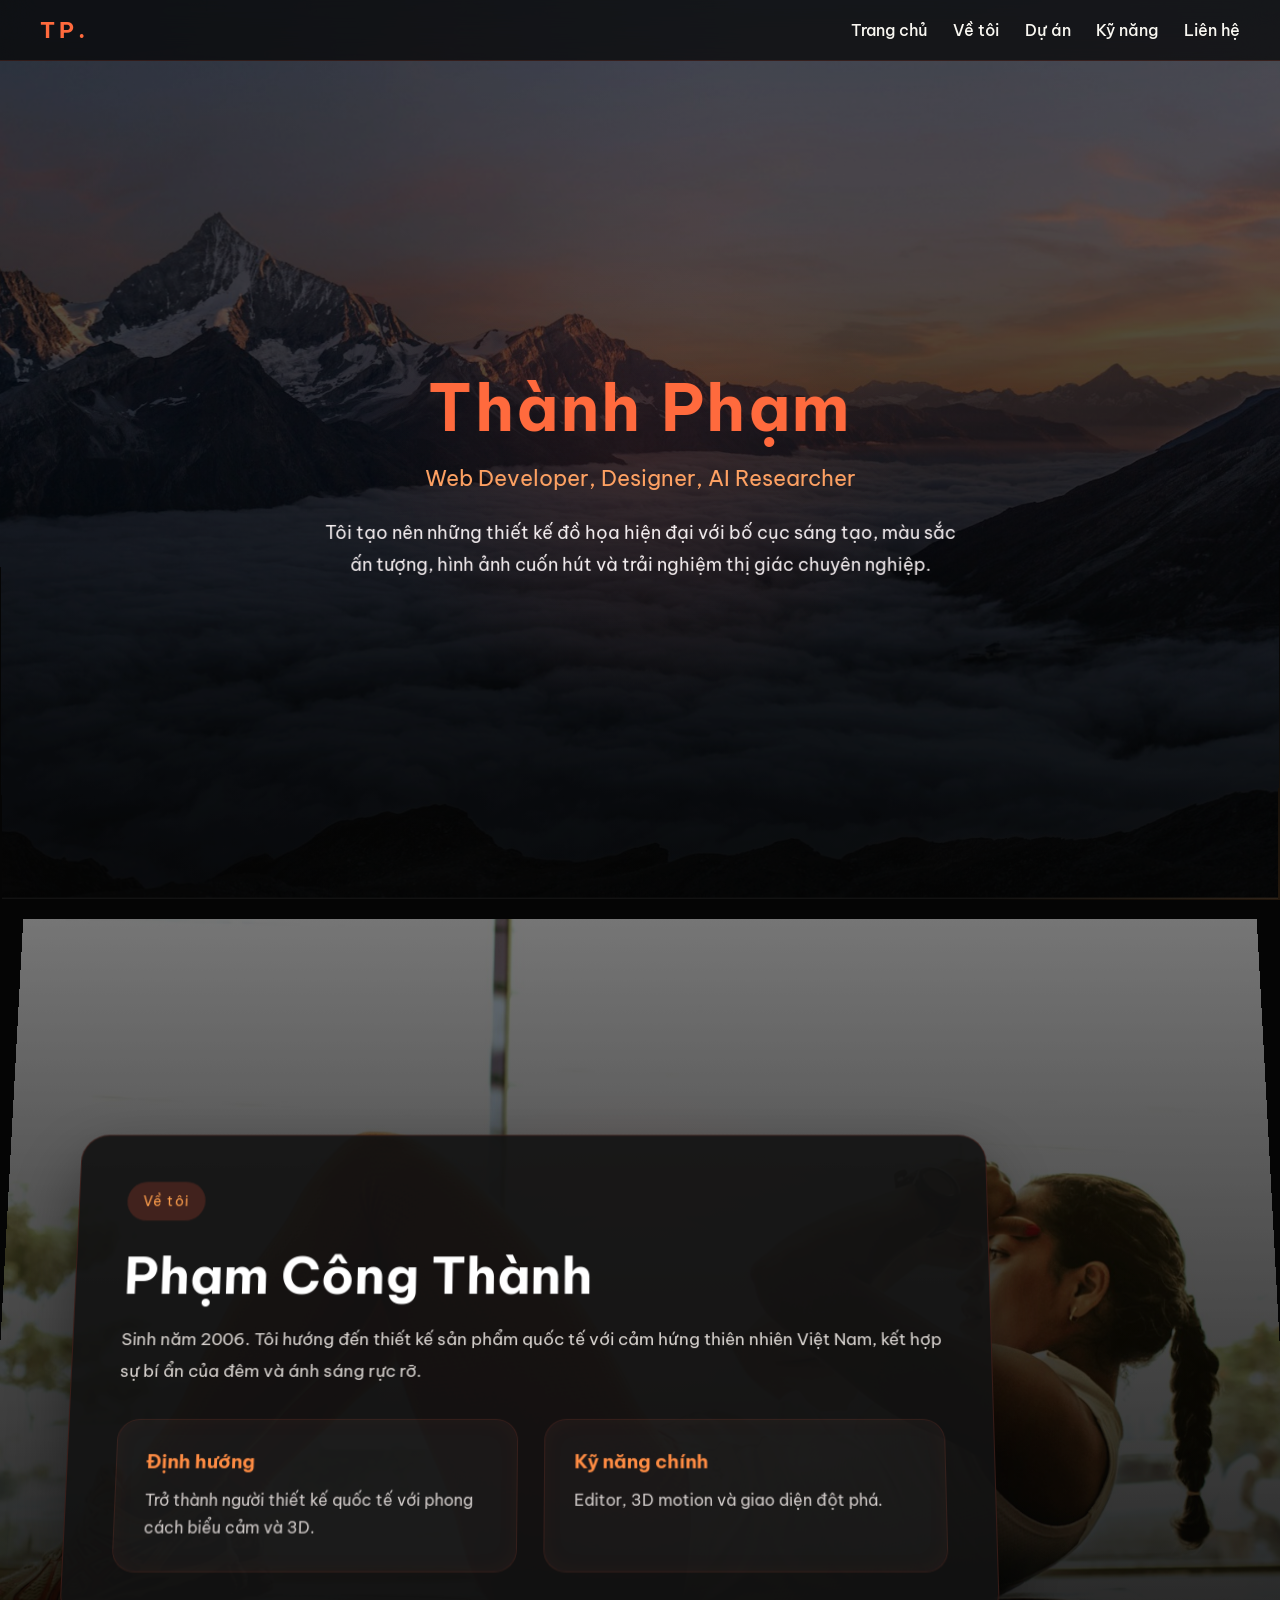
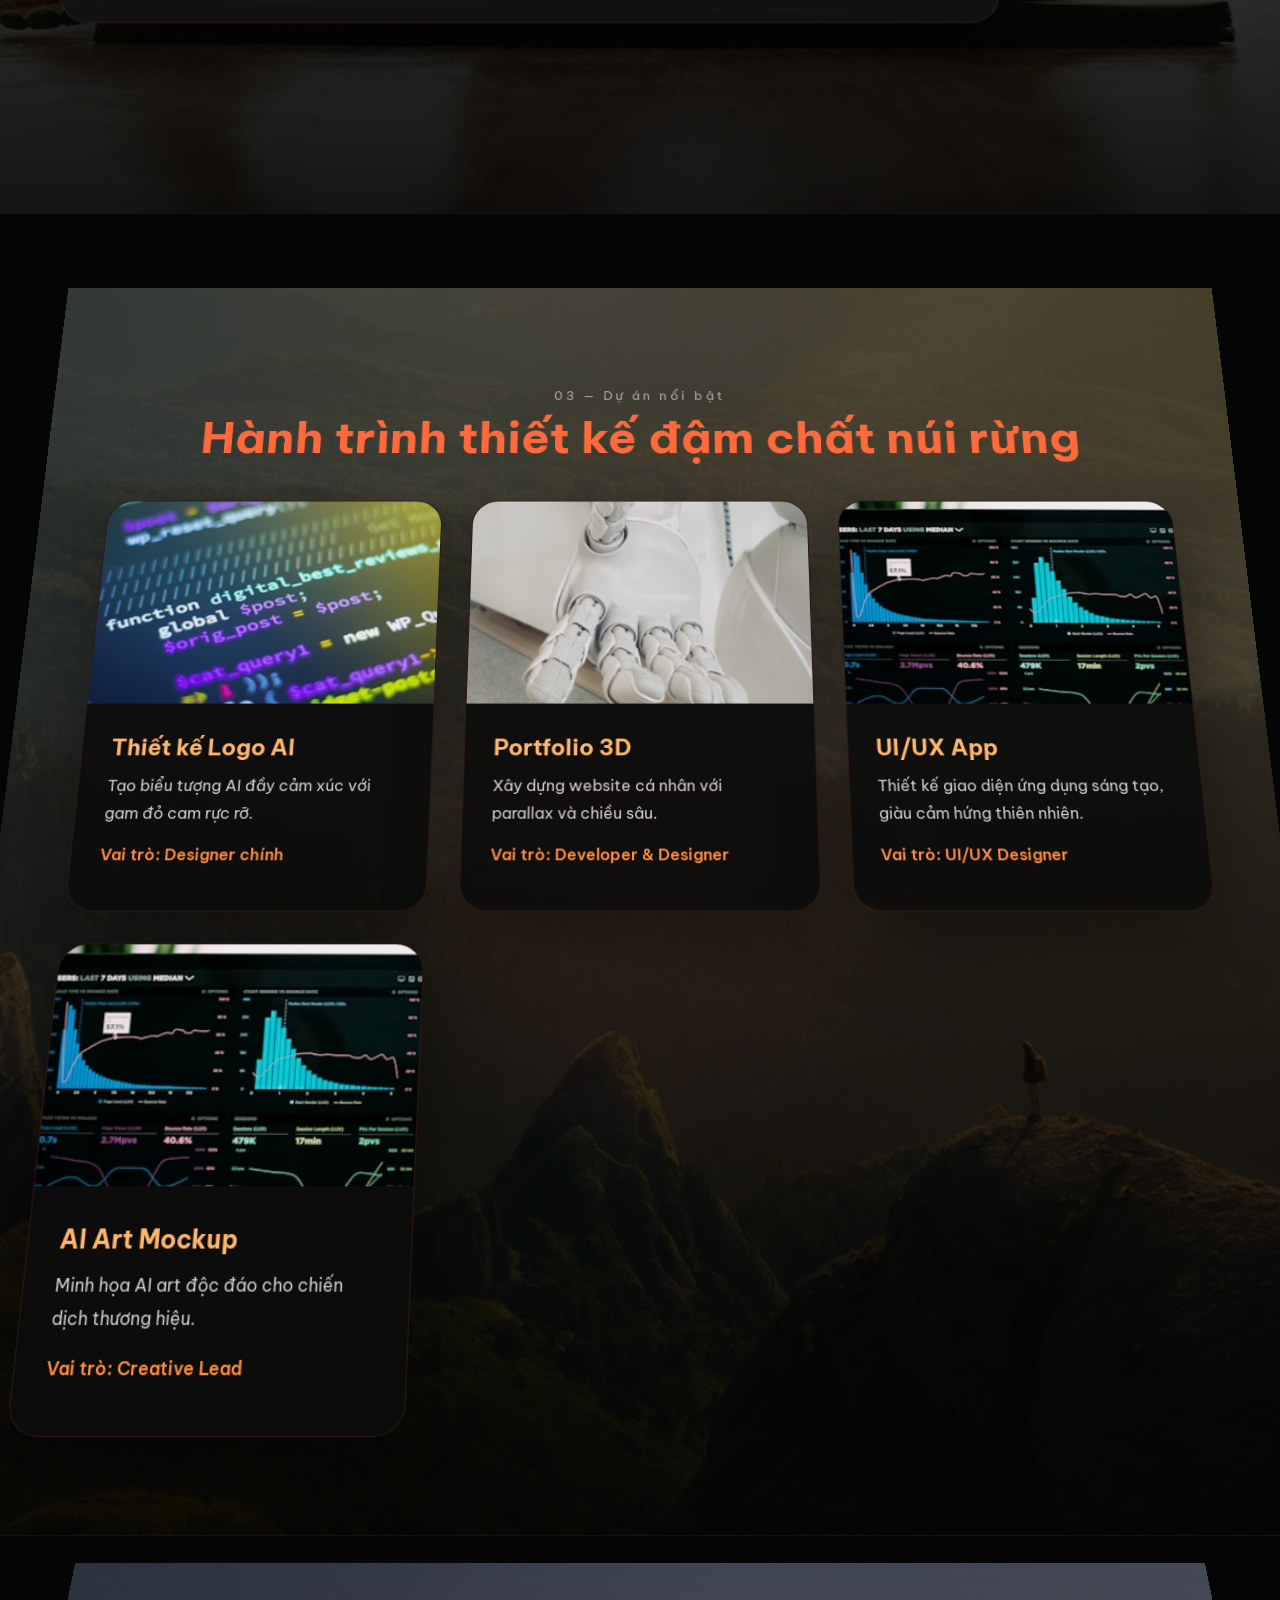
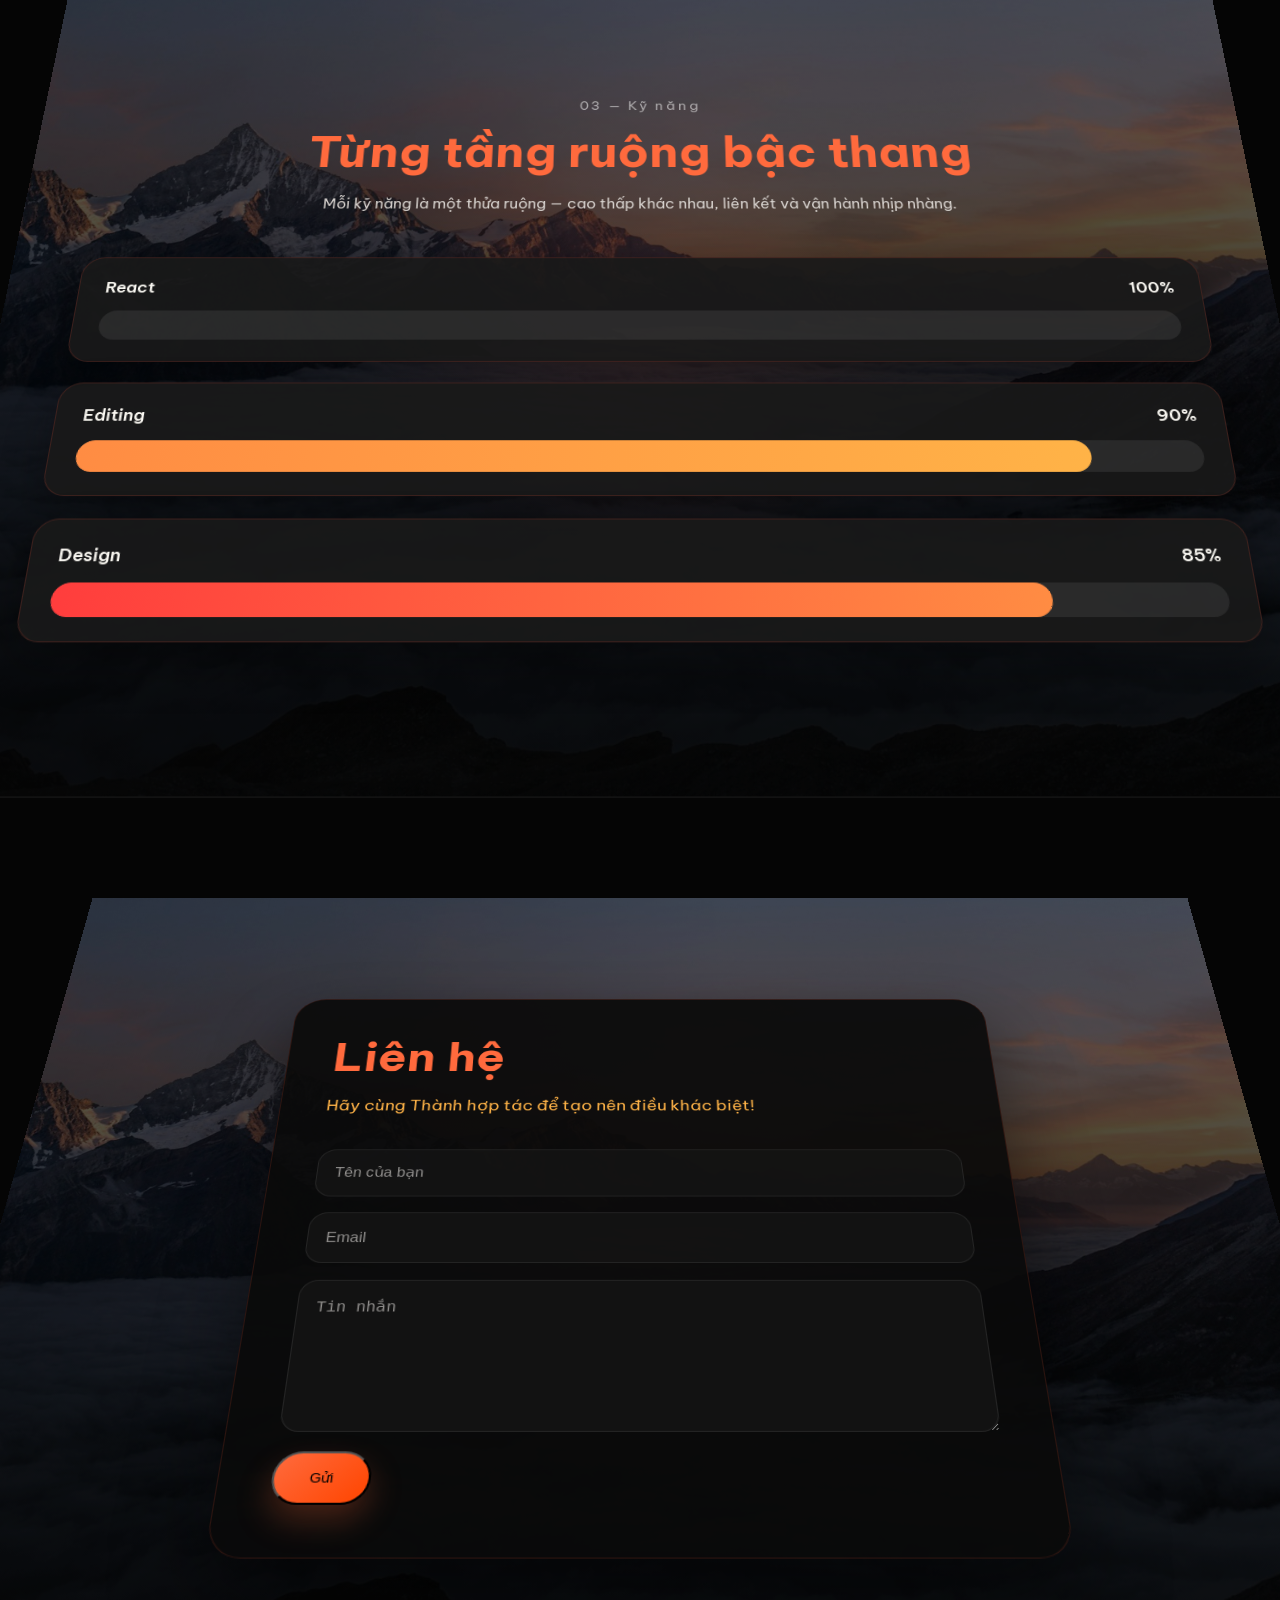
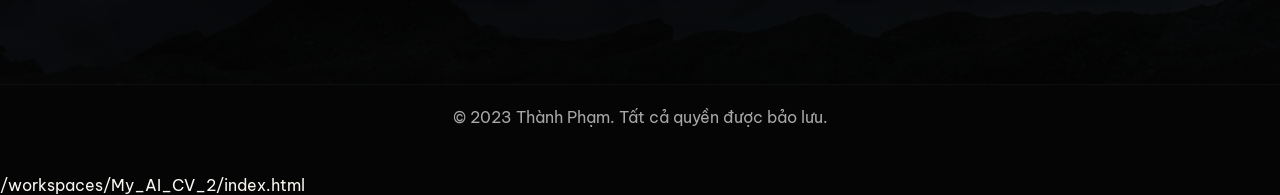
==== index.html @ 60a8585c "lần 1" ====
<!DOCTYPE html>
<html lang="vi">
<head>
    <meta charset="UTF-8">
    <meta name="viewport" content="width=device-width, initial-scale=1.0">
    <title>Thành Phạm - Portfolio</title>
    <link href="https://fonts.googleapis.com/css2?family=Be+Vietnam+Pro:wght@300;400;500;600;700&display=swap" rel="stylesheet">
    <link rel="stylesheet" href="style.css">
</head>
<body>
    <div class="snow" aria-hidden="true"></div>
    <header>
        <nav>
            <div class="logo">TP.</div>
            <ul>
                <li><a href="#hero">Trang chủ</a></li>
                <li><a href="#about">Về tôi</a></li>
                <li><a href="#projects">Dự án</a></li>
                <li><a href="#skills">Kỹ năng</a></li>
                <li><a href="#contact">Liên hệ</a></li>
            </ul>
        </nav>
    </header>

    <section id="hero" class="hero">
        <div class="parallax-bg" id="hero-bg"></div>
        <div class="hero-content">
            <h1>Thành Phạm</h1>
            <p class="role">Web Developer, Designer, AI Researcher</p>
            <p class="description">Tôi tạo nên những thiết kế đồ họa hiện đại với bố cục sáng tạo, màu sắc ấn tượng, hình ảnh cuốn hút và trải nghiệm thị giác chuyên nghiệp.</p>
        </div>
    </section>

    <section id="about" class="about">
        <div class="parallax-bg" id="about-bg"></div>
        <div class="container">
            <div class="about-content">
                <div class="badge">Về tôi</div>
                <h2>Phạm Công Thành</h2>
                <p class="about-text">Sinh năm 2006. Tôi hướng đến thiết kế sản phẩm quốc tế với cảm hứng thiên nhiên Việt Nam, kết hợp sự bí ẩn của đêm và ánh sáng rực rỡ.</p>
                <div class="about-grid">
                    <div class="about-item">
                        <h3>Định hướng</h3>
                        <p>Trở thành người thiết kế quốc tế với phong cách biểu cảm và 3D.</p>
                    </div>
                    <div class="about-item">
                        <h3>Kỹ năng chính</h3>
                        <p>Editor, 3D motion và giao diện đột phá.</p>
                    </div>
                </div>
            </div>
        </div>
    </section>

    <section id="projects" class="projects">
        <div class="parallax-bg" id="projects-bg"></div>
        <div class="container">
            <div class="section-header">
                <span>03 — Dự án nổi bật</span>
                <h2>Hành trình thiết kế đậm chất núi rừng</h2>
            </div>
            <div class="projects-grid">
                <div class="project-card">
                    <img src="assets/project1.jpg" alt="Dự án 1">
                    <div class="project-meta">
                        <h3>Thiết kế Logo AI</h3>
                        <p>Tạo biểu tượng AI đầy cảm xúc với gam đỏ cam rực rỡ.</p>
                        <p>Vai trò: Designer chính</p>
                    </div>
                </div>
                <div class="project-card">
                    <img src="assets/project2.jpg" alt="Dự án 2">
                    <div class="project-meta">
                        <h3>Portfolio 3D</h3>
                        <p>Xây dựng website cá nhân với parallax và chiều sâu.</p>
                        <p>Vai trò: Developer & Designer</p>
                    </div>
                </div>
                <div class="project-card">
                    <img src="assets/project3.jpg" alt="Dự án 3">
                    <div class="project-meta">
                        <h3>UI/UX App</h3>
                        <p>Thiết kế giao diện ứng dụng sáng tạo, giàu cảm hứng thiên nhiên.</p>
                        <p>Vai trò: UI/UX Designer</p>
                    </div>
                </div>
                <div class="project-card">
                    <img src="assets/project4.jpg" alt="Dự án 4">
                    <div class="project-meta">
                        <h3>AI Art Mockup</h3>
                        <p>Minh họa AI art độc đáo cho chiến dịch thương hiệu.</p>
                        <p>Vai trò: Creative Lead</p>
                    </div>
                </div>
            </div>
        </div>
    </section>

    <section id="skills" class="skills">
        <div class="parallax-bg" id="skills-bg"></div>
        <div class="container">
            <div class="skills-header">
                <span>03 — Kỹ năng</span>
                <h2>Từng tầng ruộng bậc thang</h2>
                <p>Mỗi kỹ năng là một thửa ruộng — cao thấp khác nhau, liên kết và vận hành nhịp nhàng.</p>
            </div>
            <div class="skills-grid">
                <div class="skill-tier">
                    <div class="skill-meta">
                        <span>React</span>
                        <span>100%</span>
                    </div>
                    <div class="skill-track">
                        <div class="skill-fill" style="--fill:100%"></div>
                    </div>
                </div>
                <div class="skill-tier">
                    <div class="skill-meta">
                        <span>Editing</span>
                        <span>90%</span>
                    </div>
                    <div class="skill-track">
                        <div class="skill-fill orange" style="--fill:90%"></div>
                    </div>
                </div>
                <div class="skill-tier">
                    <div class="skill-meta">
                        <span>Design</span>
                        <span>85%</span>
                    </div>
                    <div class="skill-track">
                        <div class="skill-fill red" style="--fill:85%"></div>
                    </div>
                </div>
            </div>
        </div>
    </section>

    <section id="contact" class="contact">
        <div class="parallax-bg" id="contact-bg"></div>
        <div class="container">
            <div class="contact-panel">
                <h2>Liên hệ</h2>
                <p class="cta">Hãy cùng Thành hợp tác để tạo nên điều khác biệt!</p>
                <form>
                    <input type="text" placeholder="Tên của bạn" required>
                    <input type="email" placeholder="Email" required>
                    <textarea placeholder="Tin nhắn" required></textarea>
                    <button type="submit" class="btn">Gửi</button>
                </form>
            </div>
        </div>
    </section>

    <footer>
        <p>&copy; 2023 Thành Phạm. Tất cả quyền được bảo lưu.</p>
    </footer>

    <script src="script.js"></script>
</body>
</html></content>
<parameter name="filePath">/workspaces/My_AI_CV_2/index.html
---- style.css ----
/* Reset and Base Styles */
* {
    margin: 0;
    padding: 0;
    box-sizing: border-box;
}

body {
    font-family: 'Be Vietnam Pro', sans-serif;
    color: #f9f7f1;
    background: #050505;
    overflow-x: hidden;
    min-height: 100vh;
}

::selection {
    background: rgba(255, 84, 55, 0.35);
}

body::before {
    content: '';
    position: fixed;
    inset: 0;
    background: radial-gradient(circle at top, rgba(255, 84, 55, 0.14), transparent 25%), radial-gradient(circle at bottom right, rgba(255, 159, 67, 0.12), transparent 20%);
    pointer-events: none;
    z-index: 0;
}

/* Header */
header {
    position: fixed;
    top: 0;
    width: 100%;
    z-index: 1000;
    padding: 1rem 2rem;
    display: flex;
    justify-content: center;
    backdrop-filter: blur(18px);
    background: rgba(5, 5, 5, 0.72);
    border-bottom: 1px solid rgba(255, 84, 55, 0.14);
}

nav {
    width: 100%;
    max-width: 1200px;
    display: flex;
    justify-content: space-between;
    align-items: center;
}

.logo {
    font-size: 1.4rem;
    font-weight: 700;
    letter-spacing: 0.18em;
    color: #ff6a3d;
}

nav ul {
    display: flex;
    gap: 1.6rem;
    list-style: none;
}

nav ul li a {
    text-decoration: none;
    color: #f9f7f1;
    font-weight: 500;
    transition: color 0.3s, transform 0.3s;
}

nav ul li a:hover {
    color: #ff6a3d;
    transform: translateY(-2px);
}

/* Parallax Backgrounds */
.parallax-bg {
    position: absolute;
    top: 0;
    left: 0;
    width: 100%;
    height: 100%;
    background-size: cover;
    background-position: center;
    background-attachment: fixed;
    z-index: -2;
    filter: brightness(0.7);
}

.parallax-bg::after {
    content: '';
    position: absolute;
    inset: 0;
    background: linear-gradient(180deg, rgba(5,5,5,0.35), rgba(5,5,5,0.9));
}

#hero-bg {
    background-image: url('assets/hero-bg.jpg');
}

#about-bg {
    background-image: url('assets/about-bg.jpg');
}

#projects-bg {
    background-image: url('assets/projects-bg.jpg');
}

#skills-bg {
    background-image: url('assets/skills-bg.jpg');
}

#contact-bg {
    background-image: url('assets/contact-bg.jpg');
}

section {
    position: relative;
    min-height: 100vh;
    display: flex;
    align-items: center;
    justify-content: center;
    padding: 8rem 0 5rem;
    overflow: hidden;
    border-bottom: 1px solid rgba(255,255,255,0.05);
}

section::before {
    content: '';
    position: absolute;
    inset: 0;
    background: radial-gradient(circle at center, rgba(255, 84, 55, 0.08), transparent 35%);
    pointer-events: none;
    z-index: -1;
}

.container {
    width: 100%;
    max-width: 1200px;
    padding: 0 2rem;
    position: relative;
    z-index: 2;
}

/* Snow effect overlay */
.snow {
    position: fixed;
    inset: 0;
    pointer-events: none;
    z-index: 999;
    opacity: 0.75;
}

.snowflake {
    position: absolute;
    top: -10px;
    background: rgba(255,255,255,0.85);
    width: 4px;
    height: 4px;
    border-radius: 50%;
    filter: blur(0.7px);
    animation: fall linear infinite;
}

/* Hero */
.hero {
    text-align: center;
    color: white;
}

.hero-content {
    position: relative;
    z-index: 2;
    max-width: 780px;
}

.hero h1 {
    font-size: clamp(3.2rem, 5vw, 5rem);
    margin-bottom: 1rem;
    letter-spacing: 0.04em;
    color: #ff6a3d;
    animation: float 4s ease-in-out infinite;
}

.role {
    font-size: 1.4rem;
    color: #ffa263;
    margin-bottom: 1.6rem;
}

.description {
    font-size: 1.1rem;
    max-width: 640px;
    margin: 0 auto;
    line-height: 1.8;
    color: #f3edef;
}

/* About */
.about-content {
    width: 100%;
    max-width: 920px;
    background: rgba(18, 18, 18, 0.92);
    border: 1px solid rgba(255,84,55,0.16);
    border-radius: 28px;
    padding: 3rem;
    box-shadow: 0 30px 70px rgba(0,0,0,0.45);
    transform: translateZ(20px) rotateX(3deg);
    transition: transform 0.45s ease;
}

.about-content:hover {
    transform: translateZ(25px) rotateX(0deg);
}

.badge {
    display: inline-flex;
    padding: 0.7rem 1rem;
    border-radius: 999px;
    background: rgba(255,84,55,0.18);
    color: #ff9f4c;
    font-size: 0.9rem;
    letter-spacing: 0.08em;
    margin-bottom: 1.5rem;
}

.about-content h2 {
    font-size: clamp(2.4rem, 4vw, 3.6rem);
    margin-bottom: 1rem;
    color: #ffffff;
}

.about-text {
    font-size: 1.05rem;
    line-height: 1.9;
    color: #d8d3cf;
    margin-bottom: 2rem;
}

.about-grid {
    display: grid;
    grid-template-columns: repeat(2, minmax(0, 1fr));
    gap: 1.6rem;
}

.about-item {
    background: rgba(255,255,255,0.03);
    border: 1px solid rgba(255,84,55,0.12);
    border-radius: 22px;
    padding: 1.8rem;
    box-shadow: inset 0 0 24px rgba(255,84,55,0.04);
    transition: transform 0.35s ease, border-color 0.35s ease;
}

.about-item:hover {
    transform: translateY(-6px);
    border-color: rgba(255,84,55,0.28);
}

.about-item h3 {
    margin-bottom: 0.8rem;
    color: #ff8c43;
}

.about-item p {
    color: #d1cbc9;
    line-height: 1.7;
}

/* Project Section */
.section-header {
    text-align: center;
    color: #fff;
    margin-bottom: 3rem;
}

.section-header span {
    display: block;
    font-size: 0.9rem;
    letter-spacing: 0.24em;
    color: rgba(255,255,255,0.55);
    margin-bottom: 1rem;
}

.section-header h2 {
    font-size: clamp(2.6rem, 4vw, 4rem);
    line-height: 1.05;
    color: #ff6a3d;
}

.projects-grid {
    display: grid;
    grid-template-columns: repeat(auto-fit, minmax(280px, 1fr));
    gap: 2rem;
}

.project-card {
    position: relative;
    overflow: hidden;
    border-radius: 28px;
    background: rgba(12, 12, 12, 0.92);
    border: 1px solid rgba(255,84,55,0.14);
    box-shadow: 0 28px 70px rgba(0,0,0,0.4);
    transform-style: preserve-3d;
    transition: transform 0.45s ease, box-shadow 0.45s ease;
}

.project-card:hover {
    transform: translateY(-14px) rotateX(4deg) rotateY(-2deg);
    box-shadow: 0 36px 90px rgba(0,0,0,0.5);
}

.project-card img {
    width: 100%;
    height: 230px;
    object-fit: cover;
    filter: brightness(0.95);
}

.project-meta {
    padding: 1.8rem;
}

.project-meta h3 {
    font-size: 1.45rem;
    margin-bottom: 0.8rem;
    color: #ffb66a;
}

.project-meta p {
    color: #d1cbc9;
    margin-bottom: 0.85rem;
    line-height: 1.8;
}

.project-meta p:last-child {
    color: #ff8c43;
    font-weight: 600;
}

/* Skills Section */
.skills-header {
    max-width: 800px;
    margin: 0 auto 3rem;
    text-align: center;
}

.skills-header span {
    display: block;
    margin-bottom: 1rem;
    color: rgba(255,255,255,0.55);
    letter-spacing: 0.18em;
    font-size: 0.95rem;
}

.skills-header h2 {
    font-size: clamp(2.6rem, 4vw, 4rem);
    color: #ff6a3d;
    margin-bottom: 1rem;
}

.skills-header p {
    color: #d8d3cf;
    max-width: 680px;
    margin: 0 auto;
    line-height: 1.8;
}

.skills-grid {
    display: grid;
    gap: 1.4rem;
}

.skill-tier {
    background: rgba(25,25,25,0.92);
    border: 1px solid rgba(255,84,55,0.16);
    border-radius: 22px;
    padding: 1.4rem 1.6rem;
    box-shadow: 0 18px 40px rgba(0,0,0,0.35);
    transition: transform 0.35s ease, border-color 0.35s ease;
}

.skill-tier:hover {
    transform: translateY(-8px);
    border-color: rgba(255,84,55,0.28);
}

.skill-meta {
    display: flex;
    justify-content: space-between;
    align-items: center;
    margin-bottom: 1rem;
    gap: 1rem;
}

.skill-meta span {
    font-size: 1.05rem;
    color: #f9f7f1;
    font-weight: 600;
}

.skill-track {
    width: 100%;
    height: 2rem;
    background: rgba(255,255,255,0.08);
    border-radius: 999px;
    overflow: hidden;
    position: relative;
}

.skill-fill {
    position: absolute;
    inset: 0;
    width: 0;
    background: linear-gradient(90deg, #ff6a3d, #ffb347);
    border-radius: 999px;
    transition: width 1.4s ease;
}

.skill-fill.orange {
    background: linear-gradient(90deg, #ff8c43, #ffb347);
}

.skill-fill.red {
    background: linear-gradient(90deg, #ff3d3d, #ff8c43);
}

/* Contact */
.contact-panel {
    width: 100%;
    max-width: 760px;
    margin: 0 auto;
    background: rgba(10,10,10,0.92);
    border: 1px solid rgba(255,84,55,0.14);
    border-radius: 32px;
    padding: 3rem;
    box-shadow: 0 32px 80px rgba(0,0,0,0.45);
}

.contact-panel h2 {
    font-size: clamp(2.4rem, 4vw, 3.5rem);
    margin-bottom: 1rem;
    color: #ff6a3d;
}

.contact-panel .cta {
    color: #ffb347;
    margin-bottom: 2.5rem;
    display: block;
    font-size: 1.15rem;
    line-height: 1.8;
}

form {
    display: grid;
    gap: 1.2rem;
}

form input,
form textarea {
    width: 100%;
    padding: 1.2rem 1.1rem;
    border-radius: 18px;
    border: 1px solid rgba(255,255,255,0.08);
    background: rgba(20,20,20,0.92);
    color: #f7f4f0;
    font-size: 1rem;
}

form input::placeholder,
form textarea::placeholder {
    color: rgba(247,244,240,0.55);
}

form textarea {
    min-height: 160px;
    resize: vertical;
}

.btn {
    width: fit-content;
    padding: 1rem 2rem;
    border-radius: 999px;
    background: linear-gradient(135deg, #ff6a3d, #ff4500);
    box-shadow: 0 14px 30px rgba(255,105,54,0.25);
}

.btn:hover {
    background: linear-gradient(135deg, #ff8243, #ff3d3d);
}

footer {
    padding: 2rem 0 3rem;
    text-align: center;
    color: rgba(255,255,255,0.65);
    position: relative;
    z-index: 2;
}

/* Animations */
@keyframes float {
    0%, 100% { transform: translateY(0px); }
    50% { transform: translateY(-10px); }
}

@keyframes fall {
    0% { transform: translateY(-20px) translateX(0); opacity: 0.8; }
    100% { transform: translateY(110vh) translateX(30px); opacity: 0.1; }
}

/* Responsive */
@media (max-width: 900px) {
    .about-grid {
        grid-template-columns: 1fr;
    }

    nav ul {
        flex-wrap: wrap;
        justify-content: center;
    }

    section {
        padding-top: 7rem;
    }
}

@media (max-width: 680px) {
    header {
        padding: 1rem 1rem;
    }

    .hero h1 {
        font-size: 2.7rem;
    }

    .hero .description,
    .about-text,
    .skills-header p,
    .project-meta p {
        font-size: 0.97rem;
    }

    .projects-grid,
    .skills-grid {
        gap: 1rem;
    }

    .project-card,
    .skill-tier,
    .contact-panel,
    .about-content {
        border-radius: 24px;
    }
}
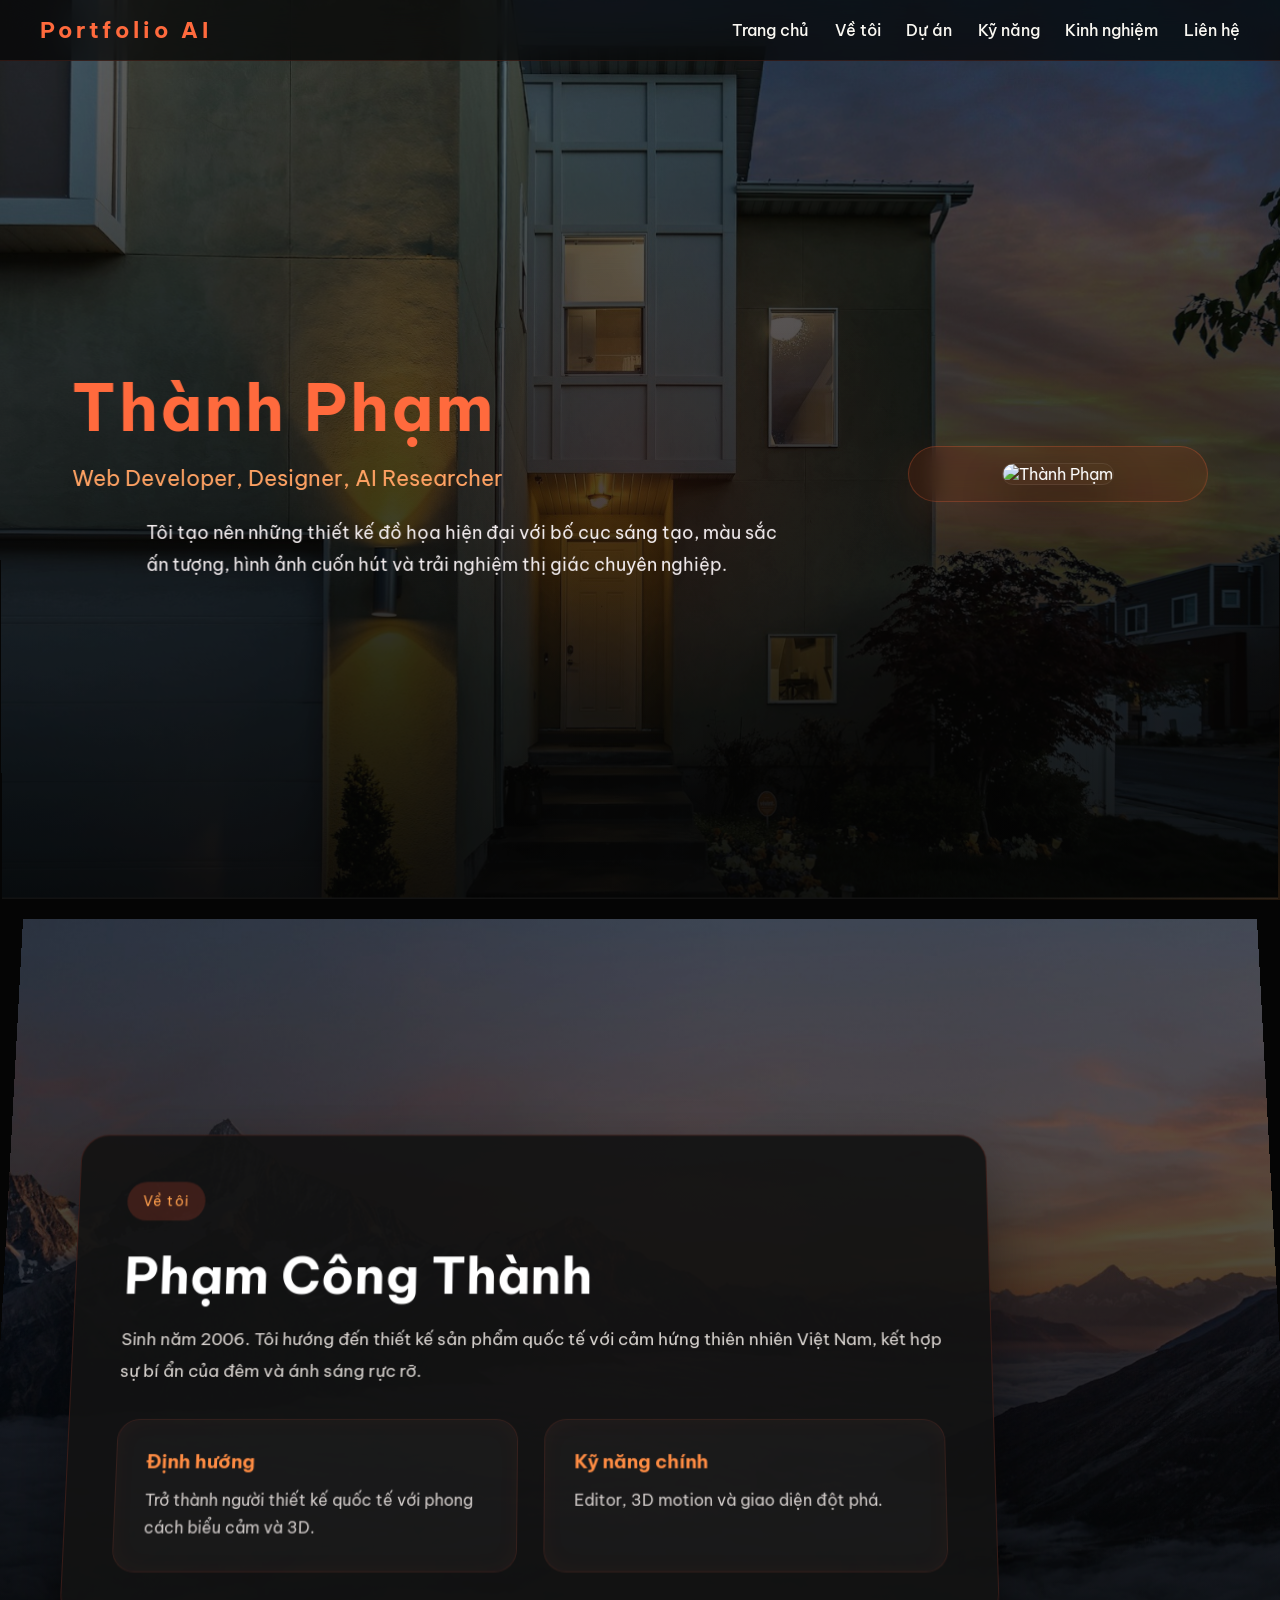
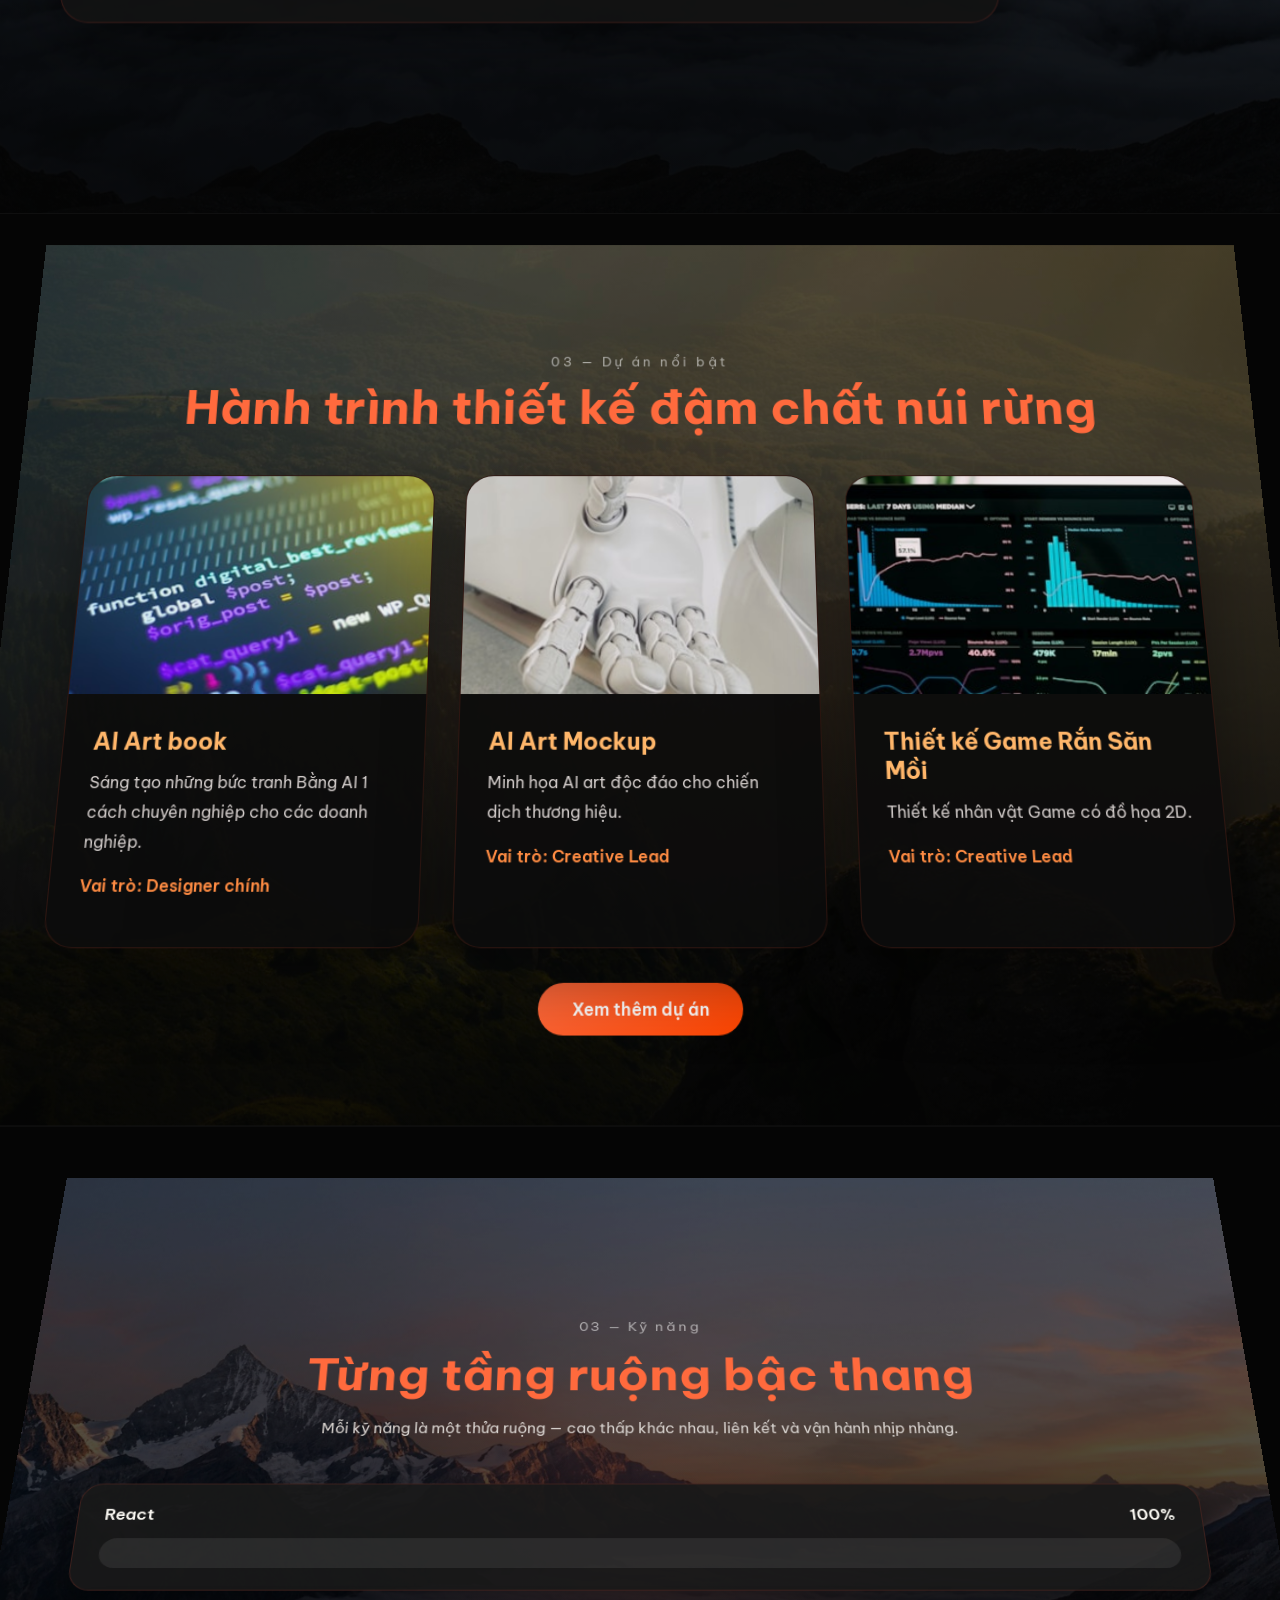
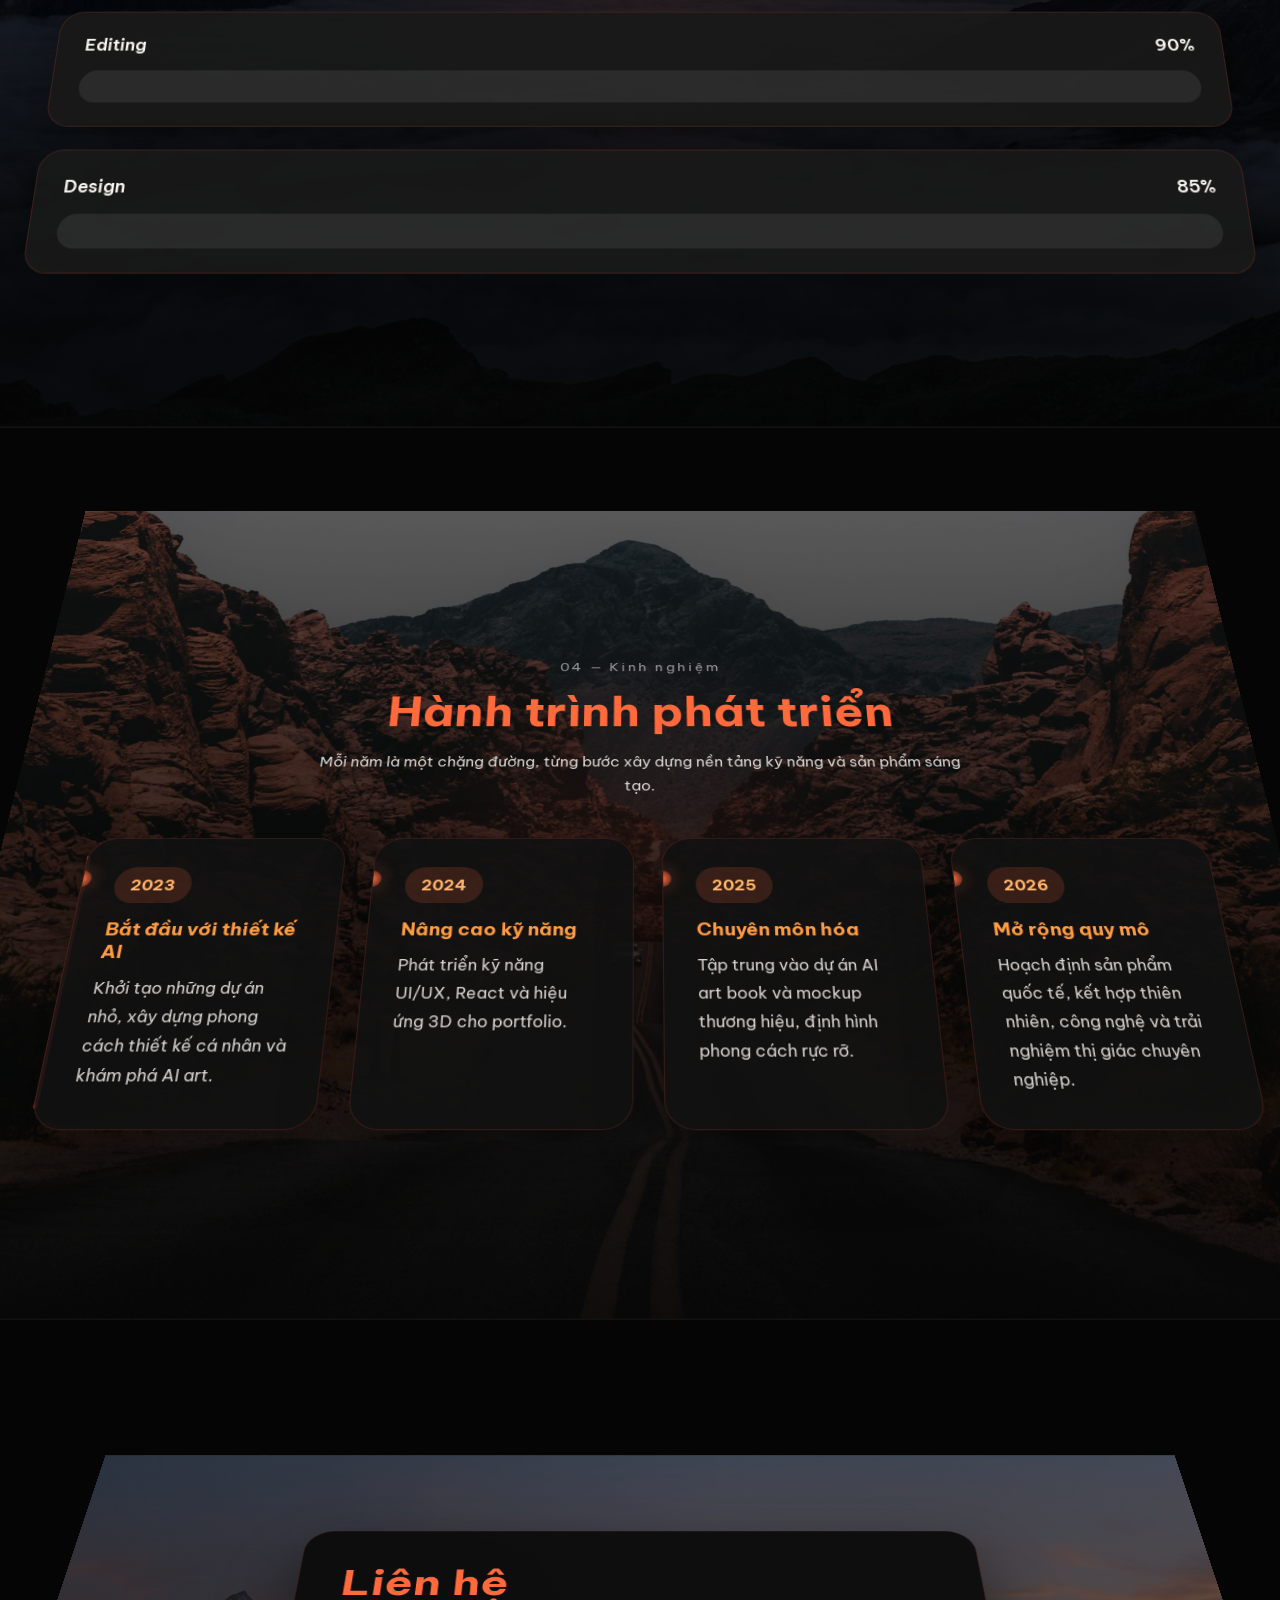
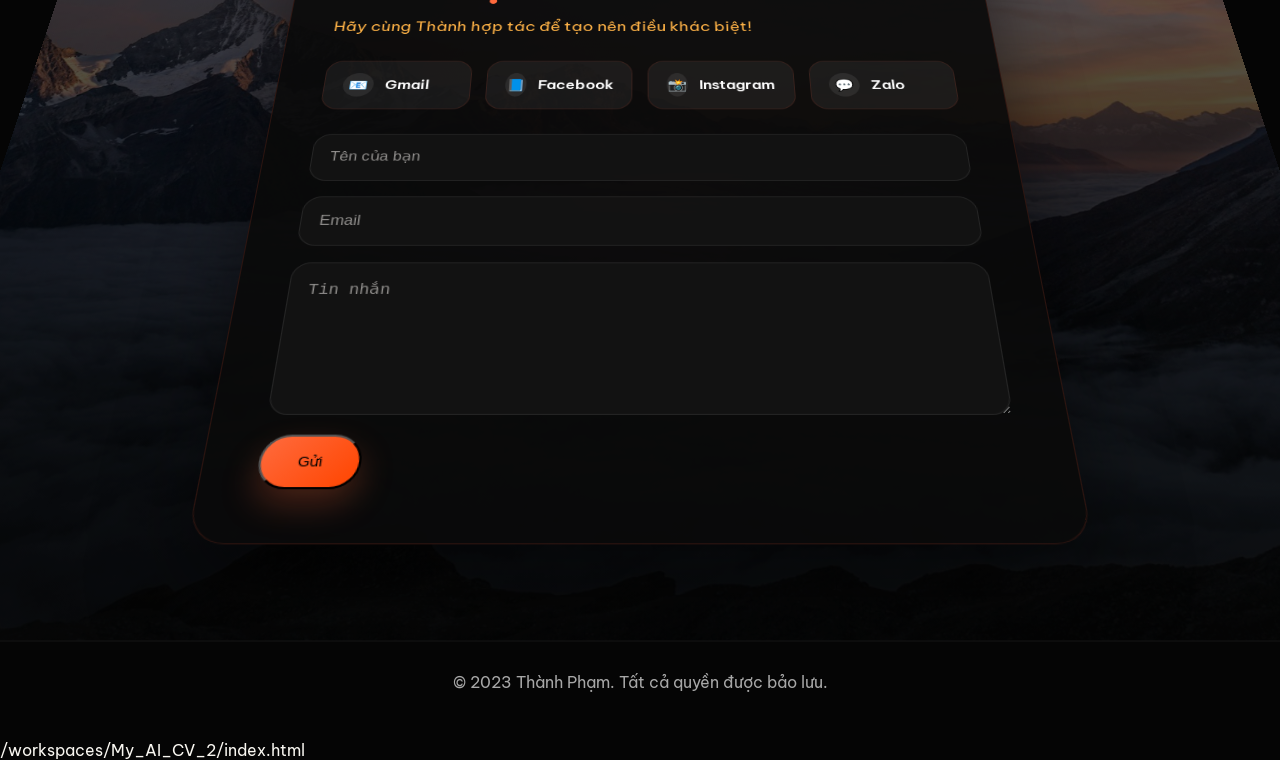
==== commit 9aa2cdce: "lần 2" ====
--- a/index.html
+++ b/index.html
@@ -11,12 +11,13 @@
     <div class="snow" aria-hidden="true"></div>
     <header>
         <nav>
-            <div class="logo">TP.</div>
+            <div class="logo">Portfolio AI</div>
             <ul>
                 <li><a href="#hero">Trang chủ</a></li>
                 <li><a href="#about">Về tôi</a></li>
                 <li><a href="#projects">Dự án</a></li>
                 <li><a href="#skills">Kỹ năng</a></li>
+                <li><a href="#experience">Kinh nghiệm</a></li>
                 <li><a href="#contact">Liên hệ</a></li>
             </ul>
         </nav>
@@ -24,10 +25,19 @@
 
     <section id="hero" class="hero">
         <div class="parallax-bg" id="hero-bg"></div>
-        <div class="hero-content">
-            <h1>Thành Phạm</h1>
-            <p class="role">Web Developer, Designer, AI Researcher</p>
-            <p class="description">Tôi tạo nên những thiết kế đồ họa hiện đại với bố cục sáng tạo, màu sắc ấn tượng, hình ảnh cuốn hút và trải nghiệm thị giác chuyên nghiệp.</p>
+        <div class="container">
+            <div class="hero-content">
+                <div class="hero-text">
+                    <h1>Thành Phạm</h1>
+                    <p class="role">Web Developer, Designer, AI Researcher</p>
+                    <p class="description">Tôi tạo nên những thiết kế đồ họa hiện đại với bố cục sáng tạo, màu sắc ấn tượng, hình ảnh cuốn hút và trải nghiệm thị giác chuyên nghiệp.</p>
+                </div>
+                <div class="hero-image">
+                    <div class="hero-card">
+                        <img src="assets/avatar.jpg" alt="Thành Phạm">
+                    </div>
+                </div>
+            </div>
         </div>
     </section>
 
@@ -61,37 +71,32 @@
             </div>
             <div class="projects-grid">
                 <div class="project-card">
-                    <img src="assets/project1.jpg" alt="Dự án 1">
+                    <img src="assets/project1.jpg" alt="AI Art book">
                     <div class="project-meta">
-                        <h3>Thiết kế Logo AI</h3>
-                        <p>Tạo biểu tượng AI đầy cảm xúc với gam đỏ cam rực rỡ.</p>
+                        <h3>AI Art book</h3>
+                        <p>Sáng tạo những bức tranh Bằng AI 1 cách chuyên nghiệp cho các doanh nghiệp.</p>
                         <p>Vai trò: Designer chính</p>
                     </div>
                 </div>
                 <div class="project-card">
-                    <img src="assets/project2.jpg" alt="Dự án 2">
-                    <div class="project-meta">
-                        <h3>Portfolio 3D</h3>
-                        <p>Xây dựng website cá nhân với parallax và chiều sâu.</p>
-                        <p>Vai trò: Developer & Designer</p>
-                    </div>
-                </div>
-                <div class="project-card">
-                    <img src="assets/project3.jpg" alt="Dự án 3">
-                    <div class="project-meta">
-                        <h3>UI/UX App</h3>
-                        <p>Thiết kế giao diện ứng dụng sáng tạo, giàu cảm hứng thiên nhiên.</p>
-                        <p>Vai trò: UI/UX Designer</p>
-                    </div>
-                </div>
-                <div class="project-card">
-                    <img src="assets/project4.jpg" alt="Dự án 4">
+                    <img src="assets/project2.jpg" alt="AI Art Mockup">
                     <div class="project-meta">
                         <h3>AI Art Mockup</h3>
                         <p>Minh họa AI art độc đáo cho chiến dịch thương hiệu.</p>
                         <p>Vai trò: Creative Lead</p>
                     </div>
                 </div>
+                <div class="project-card">
+                    <img src="assets/project3.jpg" alt="Thiết kế Game Rắn Săn Mồi">
+                    <div class="project-meta">
+                        <h3>Thiết kế Game Rắn Săn Mồi</h3>
+                        <p>Thiết kế nhân vật Game có đồ họa 2D.</p>
+                        <p>Vai trò: Creative Lead</p>
+                    </div>
+                </div>
+            </div>
+            <div class="projects-footer">
+                <a href="#" class="view-more">Xem thêm dự án</a>
             </div>
         </div>
     </section>
@@ -136,12 +141,63 @@
         </div>
     </section>
 
+    <section id="experience" class="experience">
+        <div class="parallax-bg" id="experience-bg"></div>
+        <div class="container">
+            <div class="skills-header">
+                <span>04 — Kinh nghiệm</span>
+                <h2>Hành trình phát triển</h2>
+                <p>Mỗi năm là một chặng đường, từng bước xây dựng nền tảng kỹ năng và sản phẩm sáng tạo.</p>
+            </div>
+            <div class="timeline-grid">
+                <div class="timeline-card">
+                    <div class="timeline-year">2023</div>
+                    <h3>Bắt đầu với thiết kế AI</h3>
+                    <p>Khởi tạo những dự án nhỏ, xây dựng phong cách thiết kế cá nhân và khám phá AI art.</p>
+                </div>
+                <div class="timeline-card">
+                    <div class="timeline-year">2024</div>
+                    <h3>Nâng cao kỹ năng</h3>
+                    <p>Phát triển kỹ năng UI/UX, React và hiệu ứng 3D cho portfolio.</p>
+                </div>
+                <div class="timeline-card">
+                    <div class="timeline-year">2025</div>
+                    <h3>Chuyên môn hóa</h3>
+                    <p>Tập trung vào dự án AI art book và mockup thương hiệu, định hình phong cách rực rỡ.</p>
+                </div>
+                <div class="timeline-card">
+                    <div class="timeline-year">2026</div>
+                    <h3>Mở rộng quy mô</h3>
+                    <p>Hoạch định sản phẩm quốc tế, kết hợp thiên nhiên, công nghệ và trải nghiệm thị giác chuyên nghiệp.</p>
+                </div>
+            </div>
+        </div>
+    </section>
+
     <section id="contact" class="contact">
         <div class="parallax-bg" id="contact-bg"></div>
         <div class="container">
             <div class="contact-panel">
                 <h2>Liên hệ</h2>
                 <p class="cta">Hãy cùng Thành hợp tác để tạo nên điều khác biệt!</p>
+                <div class="contact-social">
+                    <a href="mailto:phamcongthanh190502006@gmail.com" class="social-link" aria-label="Gmail">
+                        <span class="icon">📧</span>
+                        <span class="sr-only">Gmail</span>
+                    </a>
+                    <a href="https://www.facebook.com/thanh.pham.258918" class="social-link" aria-label="Facebook">
+                        <span class="icon">📘</span>
+                        <span class="sr-only">Facebook</span>
+                    </a>
+                    <a href="#" class="social-link" aria-label="Instagram">
+                        <span class="icon">📸</span>
+                        <span class="sr-only">Instagram</span>
+                    </a>
+                    <a href="#" class="social-link" aria-label="Zalo">
+                        <span class="icon">💬</span>
+                        <span class="sr-only">Zalo</span>
+                    </a>
+                </div>
                 <form>
                     <input type="text" placeholder="Tên của bạn" required>
                     <input type="email" placeholder="Email" required>
--- a/style.css
+++ b/style.css
@@ -108,6 +108,10 @@
 
 #skills-bg {
     background-image: url('assets/skills-bg.jpg');
+}
+
+#experience-bg {
+    background-image: url('assets/experience-bg.jpg');
 }
 
 #contact-bg {
@@ -171,7 +175,16 @@
 .hero-content {
     position: relative;
     z-index: 2;
-    max-width: 780px;
+    max-width: 1200px;
+    margin: 0 auto;
+    display: grid;
+    grid-template-columns: 1fr 300px;
+    gap: 3rem;
+    align-items: center;
+}
+
+.hero-text {
+    text-align: left;
 }
 
 .hero h1 {
@@ -194,6 +207,45 @@
     margin: 0 auto;
     line-height: 1.8;
     color: #f3edef;
+}
+
+.hero-image {
+    display: flex;
+    justify-content: center;
+    align-items: center;
+}
+
+.hero-card {
+    width: 100%;
+    max-width: 320px;
+    background: rgba(255, 69, 0, 0.12);
+    border: 1px solid rgba(255, 106, 61, 0.25);
+    border-radius: 30px;
+    padding: 1rem;
+    box-shadow: 0 20px 50px rgba(255, 106, 61, 0.12);
+    backdrop-filter: blur(10px);
+    transition: transform 0.35s ease, box-shadow 0.35s ease;
+}
+
+.hero-card:hover {
+    transform: translateY(-6px);
+    box-shadow: 0 28px 70px rgba(255, 106, 61, 0.2), 0 0 40px rgba(255, 159, 67, 0.2);
+}
+
+.hero-card span {
+    display: inline-block;
+    margin-bottom: 1rem;
+    color: #ffb87d;
+    letter-spacing: 0.12em;
+    font-size: 0.85rem;
+}
+
+.hero-card img {
+    width: 100%;
+    height: auto;
+    border-radius: 24px;
+    box-shadow: 0 20px 40px rgba(0,0,0,0.4);
+    border: 1px solid rgba(255,255,255,0.08);
 }
 
 /* About */
@@ -255,6 +307,7 @@
 .about-item:hover {
     transform: translateY(-6px);
     border-color: rgba(255,84,55,0.28);
+    box-shadow: 0 0 30px rgba(255,106,61,0.4), 0 0 60px rgba(255,159,67,0.2);
 }
 
 .about-item h3 {
@@ -272,6 +325,27 @@
     text-align: center;
     color: #fff;
     margin-bottom: 3rem;
+}
+
+.projects-footer {
+    margin-top: 2rem;
+    display: flex;
+    justify-content: center;
+}
+
+.view-more {
+    padding: 0.9rem 2rem;
+    border-radius: 999px;
+    color: #fff;
+    background: linear-gradient(135deg, #ff6a3d, #ff4500);
+    text-decoration: none;
+    font-weight: 600;
+    transition: transform 0.3s ease, box-shadow 0.3s ease;
+}
+
+.view-more:hover {
+    transform: translateY(-3px);
+    box-shadow: 0 16px 30px rgba(255, 105, 54, 0.25);
 }
 
 .section-header span {
@@ -307,7 +381,7 @@
 
 .project-card:hover {
     transform: translateY(-14px) rotateX(4deg) rotateY(-2deg);
-    box-shadow: 0 36px 90px rgba(0,0,0,0.5);
+    box-shadow: 0 36px 90px rgba(0,0,0,0.5), 0 0 40px rgba(255,106,61,0.3), 0 0 80px rgba(255,159,67,0.15);
 }
 
 .project-card img {
@@ -372,6 +446,7 @@
 }
 
 .skill-tier {
+    position: relative;
     background: rgba(25,25,25,0.92);
     border: 1px solid rgba(255,84,55,0.16);
     border-radius: 22px;
@@ -383,6 +458,17 @@
 .skill-tier:hover {
     transform: translateY(-8px);
     border-color: rgba(255,84,55,0.28);
+    box-shadow: 0 0 25px rgba(255,106,61,0.35), 0 0 50px rgba(255,159,67,0.2);
+    background: linear-gradient(180deg, rgba(255, 84, 55, 0.15), rgba(255, 159, 67, 0.1));
+}
+
+.skill-tier:hover::after {
+    content: '';
+    position: absolute;
+    inset: 0;
+    border-radius: 22px;
+    background: linear-gradient(135deg, rgba(255, 84, 55, 0.18), rgba(255, 159, 67, 0.08));
+    pointer-events: none;
 }
 
 .skill-meta {
@@ -425,6 +511,80 @@
     background: linear-gradient(90deg, #ff3d3d, #ff8c43);
 }
 
+/* Experience */
+.experience {
+    position: relative;
+}
+
+.timeline-grid {
+    display: grid;
+    grid-template-columns: repeat(auto-fit, minmax(240px, 1fr));
+    gap: 1.8rem;
+    position: relative;
+    padding-left: 1rem;
+}
+
+.timeline-grid::before {
+    content: '';
+    position: absolute;
+    top: 20px;
+    left: 16px;
+    width: 4px;
+    height: calc(100% - 40px);
+    background: linear-gradient(180deg, #ff6a3d, #ff3d3d);
+    border-radius: 999px;
+    opacity: 0.8;
+}
+
+.timeline-card {
+    position: relative;
+    background: rgba(18,18,18,0.92);
+    border: 1px solid rgba(255,84,55,0.16);
+    border-radius: 28px;
+    padding: 2rem;
+    box-shadow: 0 24px 60px rgba(0,0,0,0.35);
+    overflow: hidden;
+    transition: transform 0.35s ease, box-shadow 0.35s ease;
+}
+
+.timeline-card:hover {
+    transform: translateY(-10px);
+    box-shadow: 0 28px 80px rgba(255,106,61,0.28), 0 0 50px rgba(255,159,67,0.15);
+    background: rgba(255,84,55,0.08);
+}
+
+.timeline-card::after {
+    content: '';
+    position: absolute;
+    left: -10px;
+    top: 36px;
+    width: 18px;
+    height: 18px;
+    background: radial-gradient(circle, #ff6a3d 0%, rgba(255,106,61,0.4) 70%);
+    border-radius: 50%;
+    box-shadow: 0 0 18px rgba(255,106,61,0.35);
+}
+
+.timeline-year {
+    display: inline-flex;
+    padding: 0.6rem 1rem;
+    border-radius: 999px;
+    background: rgba(255,106,61,0.16);
+    color: #ffb56d;
+    font-weight: 700;
+    margin-bottom: 1rem;
+}
+
+.timeline-card h3 {
+    margin-bottom: 0.8rem;
+    color: #ff9c41;
+}
+
+.timeline-card p {
+    color: #d7d2ce;
+    line-height: 1.8;
+}
+
 /* Contact */
 .contact-panel {
     width: 100%;
@@ -445,10 +605,47 @@
 
 .contact-panel .cta {
     color: #ffb347;
-    margin-bottom: 2.5rem;
+    margin-bottom: 2rem;
     display: block;
     font-size: 1.15rem;
     line-height: 1.8;
+}
+
+.contact-social {
+    display: grid;
+    grid-template-columns: repeat(4, minmax(0, 1fr));
+    gap: 1rem;
+    margin-bottom: 2rem;
+}
+
+.social-link {
+    display: inline-flex;
+    align-items: center;
+    gap: 0.75rem;
+    padding: 1rem 1.2rem;
+    border-radius: 18px;
+    background: rgba(255,255,255,0.06);
+    border: 1px solid rgba(255,84,55,0.12);
+    color: #fff;
+    text-decoration: none;
+    font-weight: 600;
+    transition: transform 0.3s ease, background 0.3s ease, box-shadow 0.3s ease;
+}
+
+.social-link:hover {
+    transform: translateY(-4px);
+    background: linear-gradient(135deg, rgba(255,106,61,0.2), rgba(255,84,55,0.14));
+    box-shadow: 0 22px 40px rgba(255,84,55,0.18);
+}
+
+.social-link .icon {
+    display: inline-flex;
+    align-items: center;
+    justify-content: center;
+    width: 2rem;
+    height: 2rem;
+    border-radius: 50%;
+    background: rgba(255,255,255,0.08);
 }
 
 form {
@@ -510,6 +707,16 @@
 
 /* Responsive */
 @media (max-width: 900px) {
+    .hero-content {
+        grid-template-columns: 1fr;
+        gap: 2rem;
+        text-align: center;
+    }
+
+    .hero-text {
+        text-align: center;
+    }
+
     .about-grid {
         grid-template-columns: 1fr;
     }
